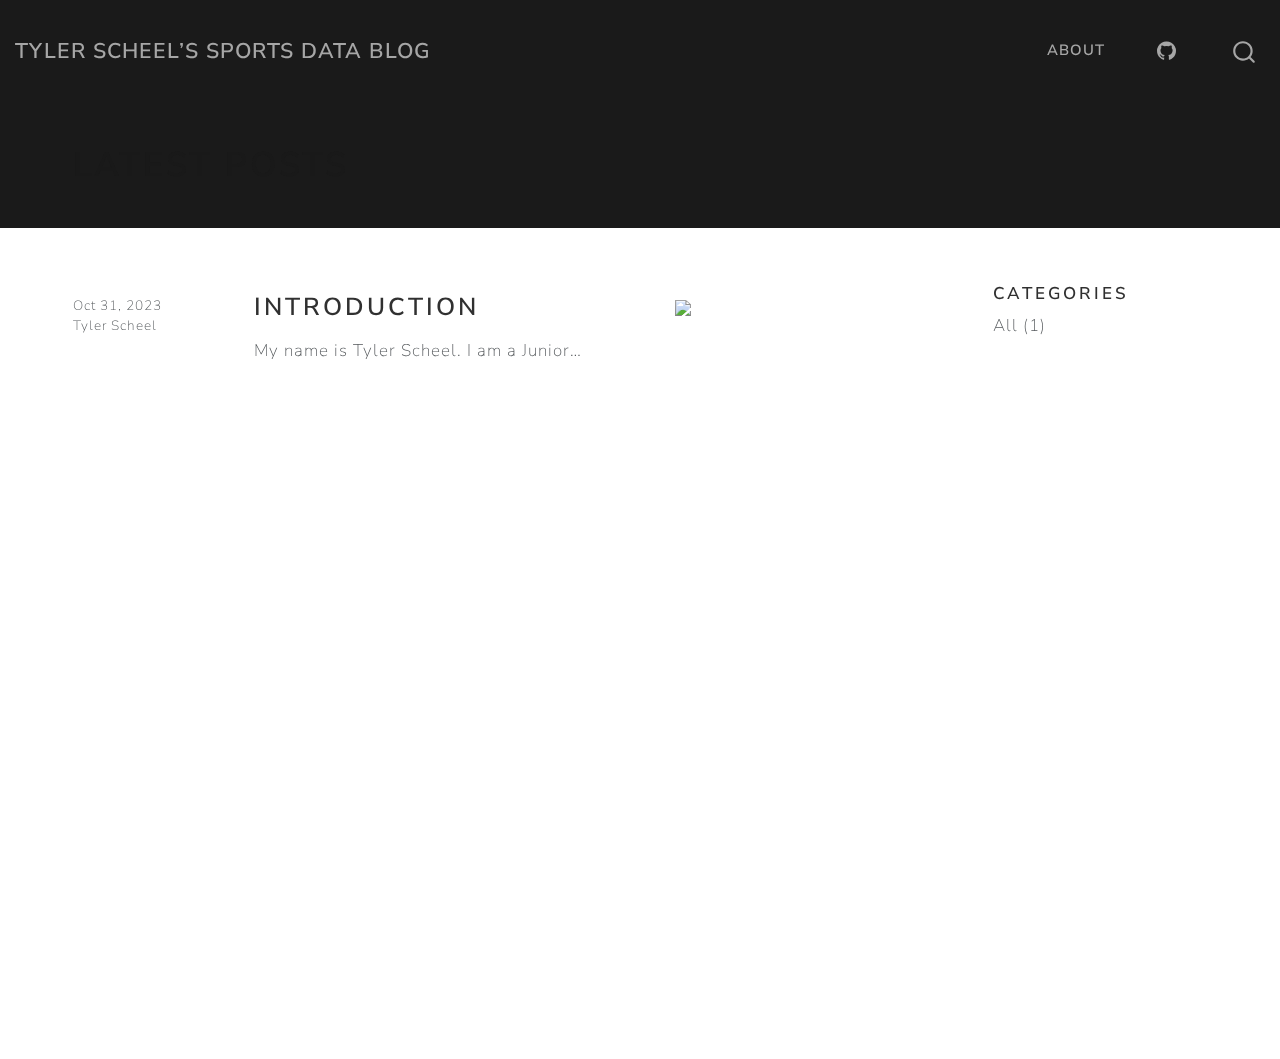
==== index.html @ 1a86cec3 "first time" ====
<!DOCTYPE html>
<html xmlns="http://www.w3.org/1999/xhtml" lang="en" xml:lang="en"><head>

<meta charset="utf-8">
<meta name="generator" content="quarto-1.3.450">

<meta name="viewport" content="width=device-width, initial-scale=1.0, user-scalable=yes">


<title>Tyler Scheel’s Sports Data Blog - Latest Posts</title>
<style>
code{white-space: pre-wrap;}
span.smallcaps{font-variant: small-caps;}
div.columns{display: flex; gap: min(4vw, 1.5em);}
div.column{flex: auto; overflow-x: auto;}
div.hanging-indent{margin-left: 1.5em; text-indent: -1.5em;}
ul.task-list{list-style: none;}
ul.task-list li input[type="checkbox"] {
  width: 0.8em;
  margin: 0 0.8em 0.2em -1em; /* quarto-specific, see https://github.com/quarto-dev/quarto-cli/issues/4556 */ 
  vertical-align: middle;
}
</style>


<script src="site_libs/quarto-nav/quarto-nav.js"></script>
<script src="site_libs/quarto-nav/headroom.min.js"></script>
<script src="site_libs/clipboard/clipboard.min.js"></script>
<script src="site_libs/quarto-search/autocomplete.umd.js"></script>
<script src="site_libs/quarto-search/fuse.min.js"></script>
<script src="site_libs/quarto-search/quarto-search.js"></script>
<meta name="quarto:offset" content="./">
<script src="site_libs/quarto-listing/list.min.js"></script>
<script src="site_libs/quarto-listing/quarto-listing.js"></script>
<script src="site_libs/quarto-html/quarto.js"></script>
<script src="site_libs/quarto-html/popper.min.js"></script>
<script src="site_libs/quarto-html/tippy.umd.min.js"></script>
<script src="site_libs/quarto-html/anchor.min.js"></script>
<link href="site_libs/quarto-html/tippy.css" rel="stylesheet">
<link href="site_libs/quarto-html/quarto-syntax-highlighting.css" rel="stylesheet" id="quarto-text-highlighting-styles">
<script src="site_libs/bootstrap/bootstrap.min.js"></script>
<link href="site_libs/bootstrap/bootstrap-icons.css" rel="stylesheet">
<link href="site_libs/bootstrap/bootstrap.min.css" rel="stylesheet" id="quarto-bootstrap" data-mode="light">
<script id="quarto-search-options" type="application/json">{
  "location": "navbar",
  "copy-button": false,
  "collapse-after": 3,
  "panel-placement": "end",
  "type": "overlay",
  "limit": 20,
  "language": {
    "search-no-results-text": "No results",
    "search-matching-documents-text": "matching documents",
    "search-copy-link-title": "Copy link to search",
    "search-hide-matches-text": "Hide additional matches",
    "search-more-match-text": "more match in this document",
    "search-more-matches-text": "more matches in this document",
    "search-clear-button-title": "Clear",
    "search-detached-cancel-button-title": "Cancel",
    "search-submit-button-title": "Submit",
    "search-label": "Search"
  }
}</script>
<script>

  window.document.addEventListener("DOMContentLoaded", function (_event) {
    const listingTargetEl = window.document.querySelector('#listing-listing .list');
    if (!listingTargetEl) {
      // No listing discovered, do not attach.
      return; 
    }

    const options = {
      valueNames: ['listing-date','listing-title','listing-author','listing-image','listing-description','listing-categories',{ data: ['index'] },{ data: ['categories'] },{ data: ['listing-date-sort'] },{ data: ['listing-file-modified-sort'] }],
      
      searchColumns: ["listing-date","listing-title","listing-author","listing-image","listing-description","listing-categories"],
    };

    window['quarto-listings'] = window['quarto-listings'] || {};
    window['quarto-listings']['listing-listing'] = new List('listing-listing', options);

    if (window['quarto-listing-loaded']) {
      window['quarto-listing-loaded']();
    }
  });

  window.addEventListener('hashchange',() => {
    if (window['quarto-listing-loaded']) {
      window['quarto-listing-loaded']();
    }
  })
  </script>

  <script src="https://polyfill.io/v3/polyfill.min.js?features=es6"></script>
  <script src="https://cdn.jsdelivr.net/npm/mathjax@3/es5/tex-chtml-full.js" type="text/javascript"></script>

<link rel="stylesheet" href="styles.css">
</head>

<body class="nav-fixed">

<div id="quarto-search-results"></div>
  <header id="quarto-header" class="headroom fixed-top">
    <nav class="navbar navbar-expand-lg navbar-dark ">
      <div class="navbar-container container-fluid">
      <div class="navbar-brand-container">
    <a class="navbar-brand" href="./index.html">
    <span class="navbar-title">Tyler Scheel’s Sports Data Blog</span>
    </a>
  </div>
            <div id="quarto-search" class="" title="Search"></div>
          <button class="navbar-toggler" type="button" data-bs-toggle="collapse" data-bs-target="#navbarCollapse" aria-controls="navbarCollapse" aria-expanded="false" aria-label="Toggle navigation" onclick="if (window.quartoToggleHeadroom) { window.quartoToggleHeadroom(); }">
  <span class="navbar-toggler-icon"></span>
</button>
          <div class="collapse navbar-collapse" id="navbarCollapse">
            <ul class="navbar-nav navbar-nav-scroll ms-auto">
  <li class="nav-item">
    <a class="nav-link" href="./about.html" rel="" target="">
 <span class="menu-text">About</span></a>
  </li>  
  <li class="nav-item compact">
    <a class="nav-link" href="https://github.com/tscheel3" rel="" target=""><i class="bi bi-github" role="img">
</i> 
 <span class="menu-text"></span></a>
  </li>  
</ul>
            <div class="quarto-navbar-tools">
</div>
          </div> <!-- /navcollapse -->
      </div> <!-- /container-fluid -->
    </nav>
</header>
<!-- content -->
<header id="title-block-header" class="quarto-title-block default page-columns page-full">
  <div class="quarto-title-banner page-columns page-full">
    <div class="quarto-title column-page-left">
      <h1 class="title">Latest Posts</h1>
                      </div>
  </div>
    
  
  <div class="quarto-title-meta">

      
    
      
    </div>
    
  
  </header><div id="quarto-content" class="quarto-container page-columns page-rows-contents page-layout-full page-navbar">
<!-- sidebar -->
<!-- margin-sidebar -->
    <div id="quarto-margin-sidebar" class="sidebar margin-sidebar">
        
    <h5 class="quarto-listing-category-title">Categories</h5><div class="quarto-listing-category category-default"><div class="category" data-category="">All <span class="quarto-category-count">(1)</span></div></div></div>
<!-- main -->
<main class="content quarto-banner-title-block column-page-left" id="quarto-document-content">








<div class="quarto-listing quarto-listing-container-default" id="listing-listing">
<div class="list quarto-listing-default">
<div class="quarto-post image-right" data-index="0" data-categories="" data-listing-date-sort="1698728400000" data-listing-file-modified-sort="1698790195996" data-listing-date-modified-sort="NaN" data-listing-reading-time-sort="1">
<div class="thumbnail">
<p><a href="./posts/introduction/index.html"> <img src="./posts/introduction/image.png" class="thumbnail-image"> </a></p>
</div>
<div class="body">
<a href="./posts/introduction/index.html">
<h3 class="no-anchor listing-title">
Introduction
</h3>
<div class="listing-subtitle">

</div>
</a>
<div class="listing-categories">

</div>
<a href="./posts/introduction/index.html">
<div class="listing-description">
My name is Tyler Scheel. I am a Junior…
</div>
</a>
</div>
<div class="metadata">
<a href="./posts/introduction/index.html">
<div class="listing-date">
Oct 31, 2023
</div>
<div class="listing-author">
Tyler Scheel
</div>
</a>
</div>
</div>
</div>
<div class="listing-no-matching d-none">
No matching items
</div>
</div></main> <!-- /main -->
<script id="quarto-html-after-body" type="application/javascript">
window.document.addEventListener("DOMContentLoaded", function (event) {
  const toggleBodyColorMode = (bsSheetEl) => {
    const mode = bsSheetEl.getAttribute("data-mode");
    const bodyEl = window.document.querySelector("body");
    if (mode === "dark") {
      bodyEl.classList.add("quarto-dark");
      bodyEl.classList.remove("quarto-light");
    } else {
      bodyEl.classList.add("quarto-light");
      bodyEl.classList.remove("quarto-dark");
    }
  }
  const toggleBodyColorPrimary = () => {
    const bsSheetEl = window.document.querySelector("link#quarto-bootstrap");
    if (bsSheetEl) {
      toggleBodyColorMode(bsSheetEl);
    }
  }
  toggleBodyColorPrimary();  
  const icon = "";
  const anchorJS = new window.AnchorJS();
  anchorJS.options = {
    placement: 'right',
    icon: icon
  };
  anchorJS.add('.anchored');
  const isCodeAnnotation = (el) => {
    for (const clz of el.classList) {
      if (clz.startsWith('code-annotation-')) {                     
        return true;
      }
    }
    return false;
  }
  const clipboard = new window.ClipboardJS('.code-copy-button', {
    text: function(trigger) {
      const codeEl = trigger.previousElementSibling.cloneNode(true);
      for (const childEl of codeEl.children) {
        if (isCodeAnnotation(childEl)) {
          childEl.remove();
        }
      }
      return codeEl.innerText;
    }
  });
  clipboard.on('success', function(e) {
    // button target
    const button = e.trigger;
    // don't keep focus
    button.blur();
    // flash "checked"
    button.classList.add('code-copy-button-checked');
    var currentTitle = button.getAttribute("title");
    button.setAttribute("title", "Copied!");
    let tooltip;
    if (window.bootstrap) {
      button.setAttribute("data-bs-toggle", "tooltip");
      button.setAttribute("data-bs-placement", "left");
      button.setAttribute("data-bs-title", "Copied!");
      tooltip = new bootstrap.Tooltip(button, 
        { trigger: "manual", 
          customClass: "code-copy-button-tooltip",
          offset: [0, -8]});
      tooltip.show();    
    }
    setTimeout(function() {
      if (tooltip) {
        tooltip.hide();
        button.removeAttribute("data-bs-title");
        button.removeAttribute("data-bs-toggle");
        button.removeAttribute("data-bs-placement");
      }
      button.setAttribute("title", currentTitle);
      button.classList.remove('code-copy-button-checked');
    }, 1000);
    // clear code selection
    e.clearSelection();
  });
  function tippyHover(el, contentFn) {
    const config = {
      allowHTML: true,
      content: contentFn,
      maxWidth: 500,
      delay: 100,
      arrow: false,
      appendTo: function(el) {
          return el.parentElement;
      },
      interactive: true,
      interactiveBorder: 10,
      theme: 'quarto',
      placement: 'bottom-start'
    };
    window.tippy(el, config); 
  }
  const noterefs = window.document.querySelectorAll('a[role="doc-noteref"]');
  for (var i=0; i<noterefs.length; i++) {
    const ref = noterefs[i];
    tippyHover(ref, function() {
      // use id or data attribute instead here
      let href = ref.getAttribute('data-footnote-href') || ref.getAttribute('href');
      try { href = new URL(href).hash; } catch {}
      const id = href.replace(/^#\/?/, "");
      const note = window.document.getElementById(id);
      return note.innerHTML;
    });
  }
      let selectedAnnoteEl;
      const selectorForAnnotation = ( cell, annotation) => {
        let cellAttr = 'data-code-cell="' + cell + '"';
        let lineAttr = 'data-code-annotation="' +  annotation + '"';
        const selector = 'span[' + cellAttr + '][' + lineAttr + ']';
        return selector;
      }
      const selectCodeLines = (annoteEl) => {
        const doc = window.document;
        const targetCell = annoteEl.getAttribute("data-target-cell");
        const targetAnnotation = annoteEl.getAttribute("data-target-annotation");
        const annoteSpan = window.document.querySelector(selectorForAnnotation(targetCell, targetAnnotation));
        const lines = annoteSpan.getAttribute("data-code-lines").split(",");
        const lineIds = lines.map((line) => {
          return targetCell + "-" + line;
        })
        let top = null;
        let height = null;
        let parent = null;
        if (lineIds.length > 0) {
            //compute the position of the single el (top and bottom and make a div)
            const el = window.document.getElementById(lineIds[0]);
            top = el.offsetTop;
            height = el.offsetHeight;
            parent = el.parentElement.parentElement;
          if (lineIds.length > 1) {
            const lastEl = window.document.getElementById(lineIds[lineIds.length - 1]);
            const bottom = lastEl.offsetTop + lastEl.offsetHeight;
            height = bottom - top;
          }
          if (top !== null && height !== null && parent !== null) {
            // cook up a div (if necessary) and position it 
            let div = window.document.getElementById("code-annotation-line-highlight");
            if (div === null) {
              div = window.document.createElement("div");
              div.setAttribute("id", "code-annotation-line-highlight");
              div.style.position = 'absolute';
              parent.appendChild(div);
            }
            div.style.top = top - 2 + "px";
            div.style.height = height + 4 + "px";
            let gutterDiv = window.document.getElementById("code-annotation-line-highlight-gutter");
            if (gutterDiv === null) {
              gutterDiv = window.document.createElement("div");
              gutterDiv.setAttribute("id", "code-annotation-line-highlight-gutter");
              gutterDiv.style.position = 'absolute';
              const codeCell = window.document.getElementById(targetCell);
              const gutter = codeCell.querySelector('.code-annotation-gutter');
              gutter.appendChild(gutterDiv);
            }
            gutterDiv.style.top = top - 2 + "px";
            gutterDiv.style.height = height + 4 + "px";
          }
          selectedAnnoteEl = annoteEl;
        }
      };
      const unselectCodeLines = () => {
        const elementsIds = ["code-annotation-line-highlight", "code-annotation-line-highlight-gutter"];
        elementsIds.forEach((elId) => {
          const div = window.document.getElementById(elId);
          if (div) {
            div.remove();
          }
        });
        selectedAnnoteEl = undefined;
      };
      // Attach click handler to the DT
      const annoteDls = window.document.querySelectorAll('dt[data-target-cell]');
      for (const annoteDlNode of annoteDls) {
        annoteDlNode.addEventListener('click', (event) => {
          const clickedEl = event.target;
          if (clickedEl !== selectedAnnoteEl) {
            unselectCodeLines();
            const activeEl = window.document.querySelector('dt[data-target-cell].code-annotation-active');
            if (activeEl) {
              activeEl.classList.remove('code-annotation-active');
            }
            selectCodeLines(clickedEl);
            clickedEl.classList.add('code-annotation-active');
          } else {
            // Unselect the line
            unselectCodeLines();
            clickedEl.classList.remove('code-annotation-active');
          }
        });
      }
  const findCites = (el) => {
    const parentEl = el.parentElement;
    if (parentEl) {
      const cites = parentEl.dataset.cites;
      if (cites) {
        return {
          el,
          cites: cites.split(' ')
        };
      } else {
        return findCites(el.parentElement)
      }
    } else {
      return undefined;
    }
  };
  var bibliorefs = window.document.querySelectorAll('a[role="doc-biblioref"]');
  for (var i=0; i<bibliorefs.length; i++) {
    const ref = bibliorefs[i];
    const citeInfo = findCites(ref);
    if (citeInfo) {
      tippyHover(citeInfo.el, function() {
        var popup = window.document.createElement('div');
        citeInfo.cites.forEach(function(cite) {
          var citeDiv = window.document.createElement('div');
          citeDiv.classList.add('hanging-indent');
          citeDiv.classList.add('csl-entry');
          var biblioDiv = window.document.getElementById('ref-' + cite);
          if (biblioDiv) {
            citeDiv.innerHTML = biblioDiv.innerHTML;
          }
          popup.appendChild(citeDiv);
        });
        return popup.innerHTML;
      });
    }
  }
});
</script>
</div> <!-- /content -->



</body></html>
---- site_libs/quarto-html/tippy.css ----
.tippy-box[data-animation=fade][data-state=hidden]{opacity:0}[data-tippy-root]{max-width:calc(100vw - 10px)}.tippy-box{position:relative;background-color:#333;color:#fff;border-radius:4px;font-size:14px;line-height:1.4;white-space:normal;outline:0;transition-property:transform,visibility,opacity}.tippy-box[data-placement^=top]>.tippy-arrow{bottom:0}.tippy-box[data-placement^=top]>.tippy-arrow:before{bottom:-7px;left:0;border-width:8px 8px 0;border-top-color:initial;transform-origin:center top}.tippy-box[data-placement^=bottom]>.tippy-arrow{top:0}.tippy-box[data-placement^=bottom]>.tippy-arrow:before{top:-7px;left:0;border-width:0 8px 8px;border-bottom-color:initial;transform-origin:center bottom}.tippy-box[data-placement^=left]>.tippy-arrow{right:0}.tippy-box[data-placement^=left]>.tippy-arrow:before{border-width:8px 0 8px 8px;border-left-color:initial;right:-7px;transform-origin:center left}.tippy-box[data-placement^=right]>.tippy-arrow{left:0}.tippy-box[data-placement^=right]>.tippy-arrow:before{left:-7px;border-width:8px 8px 8px 0;border-right-color:initial;transform-origin:center right}.tippy-box[data-inertia][data-state=visible]{transition-timing-function:cubic-bezier(.54,1.5,.38,1.11)}.tippy-arrow{width:16px;height:16px;color:#333}.tippy-arrow:before{content:"";position:absolute;border-color:transparent;border-style:solid}.tippy-content{position:relative;padding:5px 9px;z-index:1}
---- site_libs/quarto-html/quarto-syntax-highlighting.css ----
/* quarto syntax highlight colors */
:root {
  --quarto-hl-ot-color: #003B4F;
  --quarto-hl-at-color: #657422;
  --quarto-hl-ss-color: #20794D;
  --quarto-hl-an-color: #5E5E5E;
  --quarto-hl-fu-color: #4758AB;
  --quarto-hl-st-color: #20794D;
  --quarto-hl-cf-color: #003B4F;
  --quarto-hl-op-color: #5E5E5E;
  --quarto-hl-er-color: #AD0000;
  --quarto-hl-bn-color: #AD0000;
  --quarto-hl-al-color: #AD0000;
  --quarto-hl-va-color: #111111;
  --quarto-hl-bu-color: inherit;
  --quarto-hl-ex-color: inherit;
  --quarto-hl-pp-color: #AD0000;
  --quarto-hl-in-color: #5E5E5E;
  --quarto-hl-vs-color: #20794D;
  --quarto-hl-wa-color: #5E5E5E;
  --quarto-hl-do-color: #5E5E5E;
  --quarto-hl-im-color: #00769E;
  --quarto-hl-ch-color: #20794D;
  --quarto-hl-dt-color: #AD0000;
  --quarto-hl-fl-color: #AD0000;
  --quarto-hl-co-color: #5E5E5E;
  --quarto-hl-cv-color: #5E5E5E;
  --quarto-hl-cn-color: #8f5902;
  --quarto-hl-sc-color: #5E5E5E;
  --quarto-hl-dv-color: #AD0000;
  --quarto-hl-kw-color: #003B4F;
}

/* other quarto variables */
:root {
  --quarto-font-monospace: SFMono-Regular, Menlo, Monaco, Consolas, "Liberation Mono", "Courier New", monospace;
}

pre > code.sourceCode > span {
  color: #003B4F;
}

code span {
  color: #003B4F;
}

code.sourceCode > span {
  color: #003B4F;
}

div.sourceCode,
div.sourceCode pre.sourceCode {
  color: #003B4F;
}

code span.ot {
  color: #003B4F;
  font-style: inherit;
}

code span.at {
  color: #657422;
  font-style: inherit;
}

code span.ss {
  color: #20794D;
  font-style: inherit;
}

code span.an {
  color: #5E5E5E;
  font-style: inherit;
}

code span.fu {
  color: #4758AB;
  font-style: inherit;
}

code span.st {
  color: #20794D;
  font-style: inherit;
}

code span.cf {
  color: #003B4F;
  font-style: inherit;
}

code span.op {
  color: #5E5E5E;
  font-style: inherit;
}

code span.er {
  color: #AD0000;
  font-style: inherit;
}

code span.bn {
  color: #AD0000;
  font-style: inherit;
}

code span.al {
  color: #AD0000;
  font-style: inherit;
}

code span.va {
  color: #111111;
  font-style: inherit;
}

code span.bu {
  font-style: inherit;
}

code span.ex {
  font-style: inherit;
}

code span.pp {
  color: #AD0000;
  font-style: inherit;
}

code span.in {
  color: #5E5E5E;
  font-style: inherit;
}

code span.vs {
  color: #20794D;
  font-style: inherit;
}

code span.wa {
  color: #5E5E5E;
  font-style: italic;
}

code span.do {
  color: #5E5E5E;
  font-style: italic;
}

code span.im {
  color: #00769E;
  font-style: inherit;
}

code span.ch {
  color: #20794D;
  font-style: inherit;
}

code span.dt {
  color: #AD0000;
  font-style: inherit;
}

code span.fl {
  color: #AD0000;
  font-style: inherit;
}

code span.co {
  color: #5E5E5E;
  font-style: inherit;
}

code span.cv {
  color: #5E5E5E;
  font-style: italic;
}

code span.cn {
  color: #8f5902;
  font-style: inherit;
}

code span.sc {
  color: #5E5E5E;
  font-style: inherit;
}

code span.dv {
  color: #AD0000;
  font-style: inherit;
}

code span.kw {
  color: #003B4F;
  font-style: inherit;
}

.prevent-inlining {
  content: "</";
}

/*# sourceMappingURL=debc5d5d77c3f9108843748ff7464032.css.map */
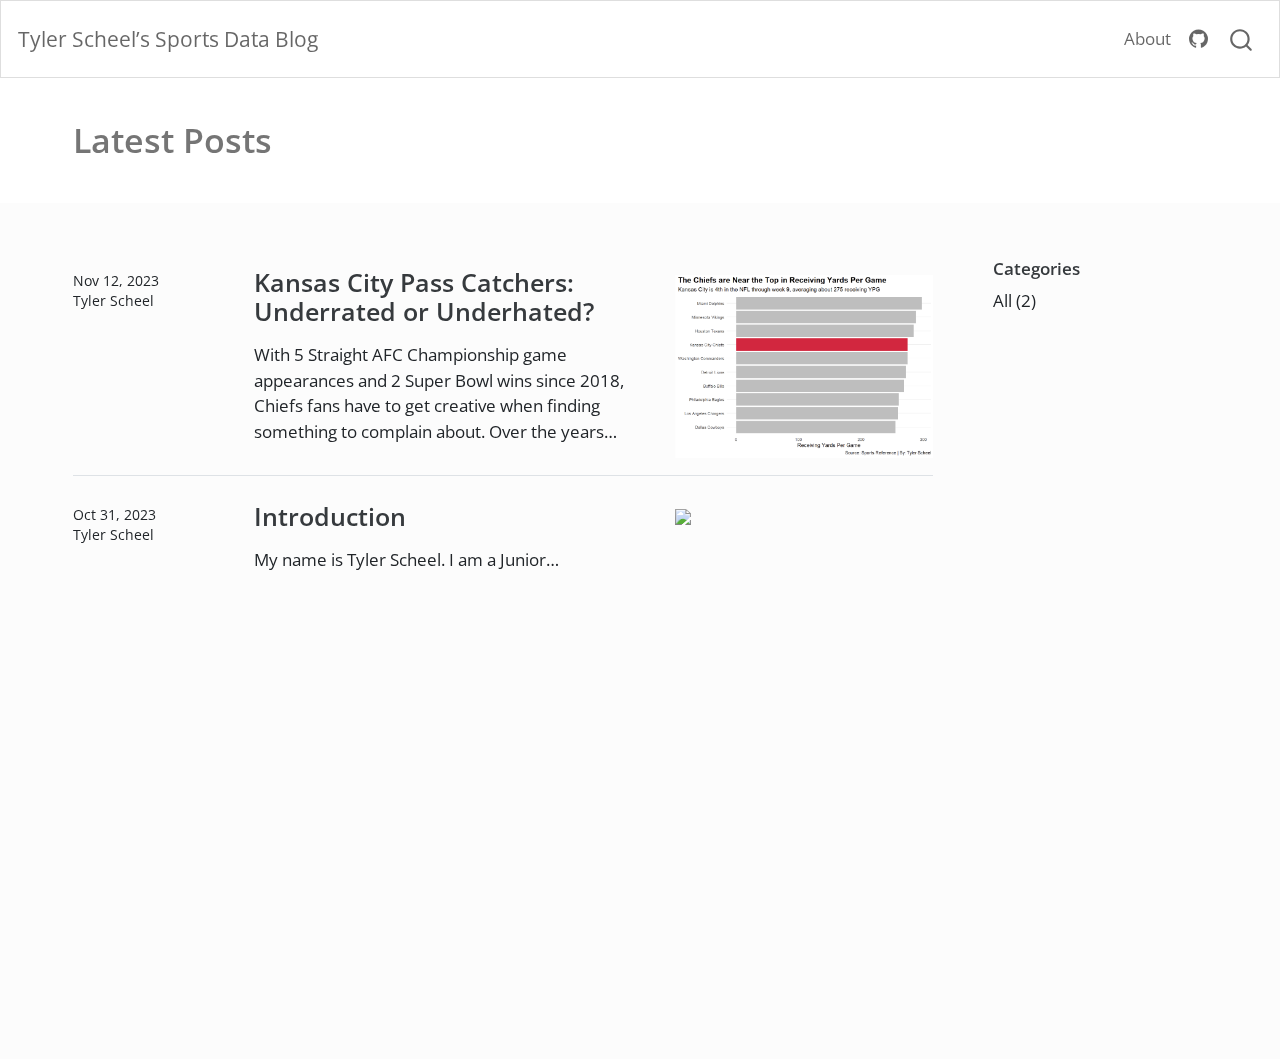
==== commit c93d8ad5: "new blog" ====
--- a/index.html
+++ b/index.html
@@ -152,7 +152,7 @@
 <!-- margin-sidebar -->
     <div id="quarto-margin-sidebar" class="sidebar margin-sidebar">
         
-    <h5 class="quarto-listing-category-title">Categories</h5><div class="quarto-listing-category category-default"><div class="category" data-category="">All <span class="quarto-category-count">(1)</span></div></div></div>
+    <h5 class="quarto-listing-category-title">Categories</h5><div class="quarto-listing-category category-default"><div class="category" data-category="">All <span class="quarto-category-count">(2)</span></div></div></div>
 <!-- main -->
 <main class="content quarto-banner-title-block column-page-left" id="quarto-document-content">
 
@@ -165,7 +165,40 @@
 
 <div class="quarto-listing quarto-listing-container-default" id="listing-listing">
 <div class="list quarto-listing-default">
-<div class="quarto-post image-right" data-index="0" data-categories="" data-listing-date-sort="1698728400000" data-listing-file-modified-sort="1698790195996" data-listing-date-modified-sort="NaN" data-listing-reading-time-sort="1">
+<div class="quarto-post image-right" data-index="0" data-categories="" data-listing-date-sort="1699768800000" data-listing-file-modified-sort="1699844227133" data-listing-date-modified-sort="NaN" data-listing-reading-time-sort="7">
+<div class="thumbnail">
+<p><a href="./posts/kansas-city-pass-catchers/index.html"> <img src="./posts/kansas-city-pass-catchers/Chart1Screenshot.png" class="thumbnail-image"> </a></p>
+</div>
+<div class="body">
+<a href="./posts/kansas-city-pass-catchers/index.html">
+<h3 class="no-anchor listing-title">
+Kansas City Pass Catchers: Underrated or Underhated?
+</h3>
+<div class="listing-subtitle">
+
+</div>
+</a>
+<div class="listing-categories">
+
+</div>
+<a href="./posts/kansas-city-pass-catchers/index.html">
+<div class="listing-description">
+With 5 Straight AFC Championship game appearances and 2 Super Bowl wins since 2018, Chiefs fans have to get creative when finding something to complain about. Over the years…
+</div>
+</a>
+</div>
+<div class="metadata">
+<a href="./posts/kansas-city-pass-catchers/index.html">
+<div class="listing-date">
+Nov 12, 2023
+</div>
+<div class="listing-author">
+Tyler Scheel
+</div>
+</a>
+</div>
+</div>
+<div class="quarto-post image-right" data-index="1" data-categories="" data-listing-date-sort="1698728400000" data-listing-file-modified-sort="1698790195996" data-listing-date-modified-sort="NaN" data-listing-reading-time-sort="1">
 <div class="thumbnail">
 <p><a href="./posts/introduction/index.html"> <img src="./posts/introduction/image.png" class="thumbnail-image"> </a></p>
 </div>
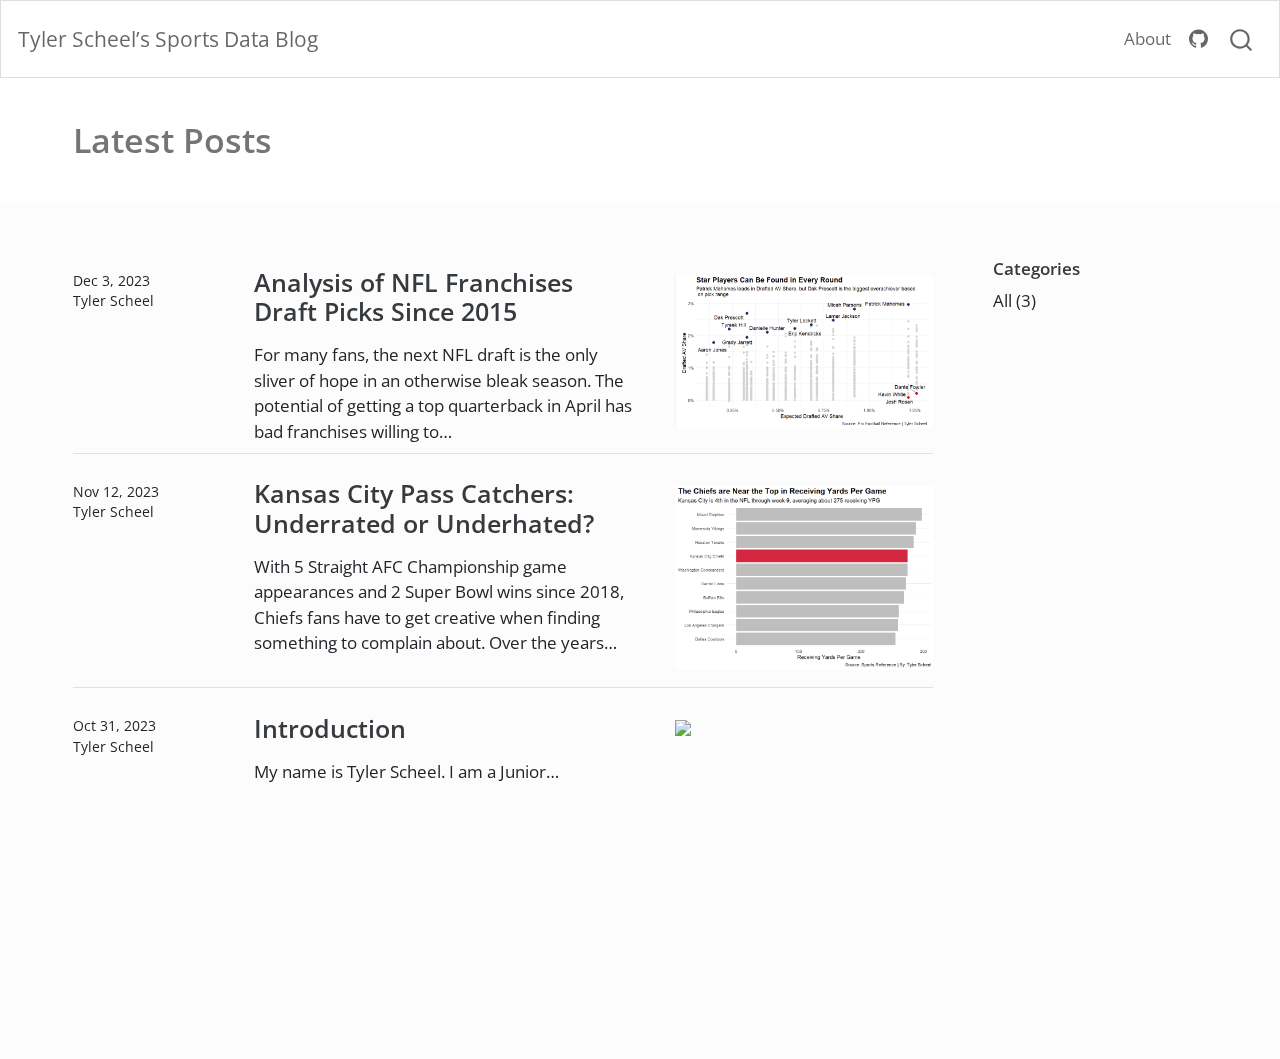
==== commit f849db57: "second blog post" ====
--- a/index.html
+++ b/index.html
@@ -152,7 +152,7 @@
 <!-- margin-sidebar -->
     <div id="quarto-margin-sidebar" class="sidebar margin-sidebar">
         
-    <h5 class="quarto-listing-category-title">Categories</h5><div class="quarto-listing-category category-default"><div class="category" data-category="">All <span class="quarto-category-count">(2)</span></div></div></div>
+    <h5 class="quarto-listing-category-title">Categories</h5><div class="quarto-listing-category category-default"><div class="category" data-category="">All <span class="quarto-category-count">(3)</span></div></div></div>
 <!-- main -->
 <main class="content quarto-banner-title-block column-page-left" id="quarto-document-content">
 
@@ -165,7 +165,40 @@
 
 <div class="quarto-listing quarto-listing-container-default" id="listing-listing">
 <div class="list quarto-listing-default">
-<div class="quarto-post image-right" data-index="0" data-categories="" data-listing-date-sort="1699768800000" data-listing-file-modified-sort="1699844227133" data-listing-date-modified-sort="NaN" data-listing-reading-time-sort="7">
+<div class="quarto-post image-right" data-index="0" data-categories="" data-listing-date-sort="1701583200000" data-listing-file-modified-sort="1701659576471" data-listing-date-modified-sort="NaN" data-listing-reading-time-sort="13">
+<div class="thumbnail">
+<p><a href="./posts/nfl-franchise-draft-picks/index.html"> <img src="./posts/nfl-franchise-draft-picks/PlayerAVShare.png" class="thumbnail-image"> </a></p>
+</div>
+<div class="body">
+<a href="./posts/nfl-franchise-draft-picks/index.html">
+<h3 class="no-anchor listing-title">
+Analysis of NFL Franchises Draft Picks Since 2015
+</h3>
+<div class="listing-subtitle">
+
+</div>
+</a>
+<div class="listing-categories">
+
+</div>
+<a href="./posts/nfl-franchise-draft-picks/index.html">
+<div class="listing-description">
+For many fans, the next NFL draft is the only sliver of hope in an otherwise bleak season. The potential of getting a top quarterback in April has bad franchises willing to…
+</div>
+</a>
+</div>
+<div class="metadata">
+<a href="./posts/nfl-franchise-draft-picks/index.html">
+<div class="listing-date">
+Dec 3, 2023
+</div>
+<div class="listing-author">
+Tyler Scheel
+</div>
+</a>
+</div>
+</div>
+<div class="quarto-post image-right" data-index="1" data-categories="" data-listing-date-sort="1699768800000" data-listing-file-modified-sort="1701637137776" data-listing-date-modified-sort="NaN" data-listing-reading-time-sort="7">
 <div class="thumbnail">
 <p><a href="./posts/kansas-city-pass-catchers/index.html"> <img src="./posts/kansas-city-pass-catchers/Chart1Screenshot.png" class="thumbnail-image"> </a></p>
 </div>
@@ -198,7 +231,7 @@
 </a>
 </div>
 </div>
-<div class="quarto-post image-right" data-index="1" data-categories="" data-listing-date-sort="1698728400000" data-listing-file-modified-sort="1698790195996" data-listing-date-modified-sort="NaN" data-listing-reading-time-sort="1">
+<div class="quarto-post image-right" data-index="2" data-categories="" data-listing-date-sort="1698728400000" data-listing-file-modified-sort="1698790195996" data-listing-date-modified-sort="NaN" data-listing-reading-time-sort="1">
 <div class="thumbnail">
 <p><a href="./posts/introduction/index.html"> <img src="./posts/introduction/image.png" class="thumbnail-image"> </a></p>
 </div>
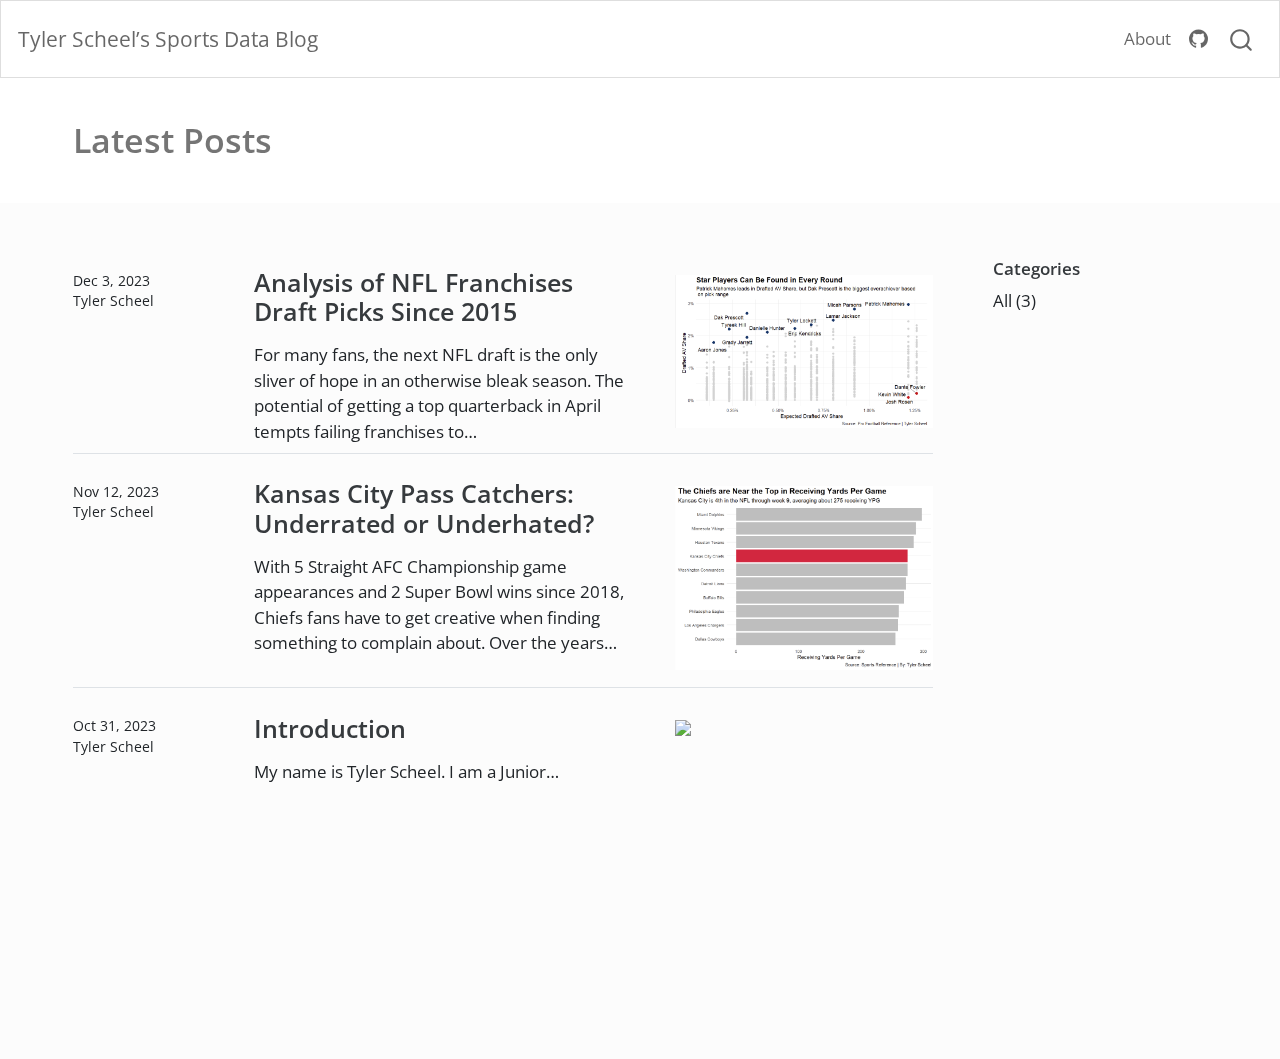
==== commit 06048d9e: "final edit blog 2" ====
--- a/index.html
+++ b/index.html
@@ -165,7 +165,7 @@
 
 <div class="quarto-listing quarto-listing-container-default" id="listing-listing">
 <div class="list quarto-listing-default">
-<div class="quarto-post image-right" data-index="0" data-categories="" data-listing-date-sort="1701583200000" data-listing-file-modified-sort="1701659576471" data-listing-date-modified-sort="NaN" data-listing-reading-time-sort="13">
+<div class="quarto-post image-right" data-index="0" data-categories="" data-listing-date-sort="1701583200000" data-listing-file-modified-sort="1701660896878" data-listing-date-modified-sort="NaN" data-listing-reading-time-sort="13">
 <div class="thumbnail">
 <p><a href="./posts/nfl-franchise-draft-picks/index.html"> <img src="./posts/nfl-franchise-draft-picks/PlayerAVShare.png" class="thumbnail-image"> </a></p>
 </div>
@@ -183,7 +183,7 @@
 </div>
 <a href="./posts/nfl-franchise-draft-picks/index.html">
 <div class="listing-description">
-For many fans, the next NFL draft is the only sliver of hope in an otherwise bleak season. The potential of getting a top quarterback in April has bad franchises willing to…
+For many fans, the next NFL draft is the only sliver of hope in an otherwise bleak season. The potential of getting a top quarterback in April tempts failing franchises to…
 </div>
 </a>
 </div>
